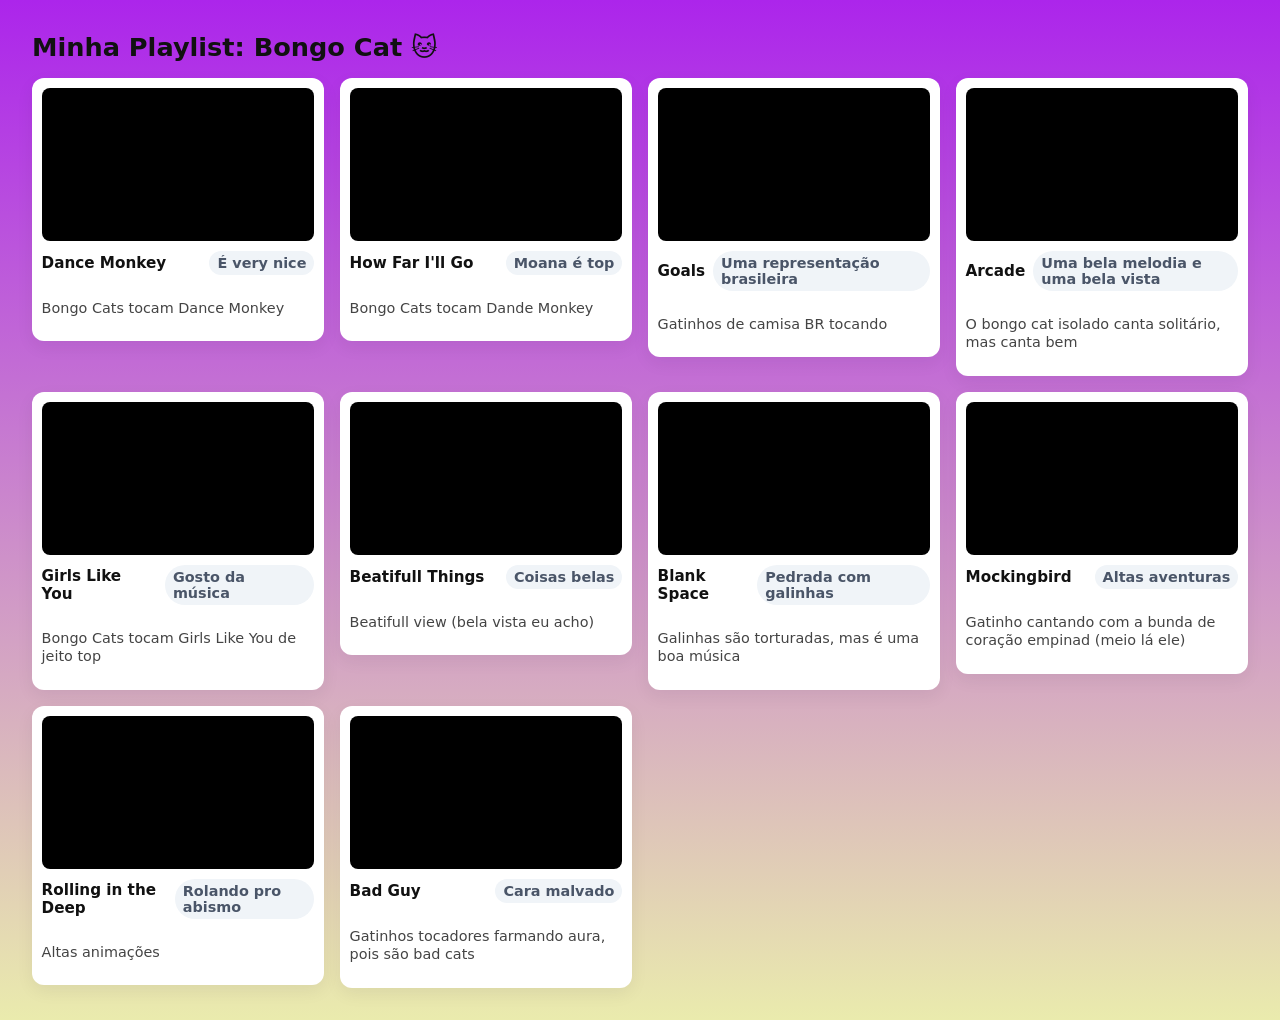
==== index.html @ e21fae5c "Galeria Bongocat + Minha Playlist" ====
<!doctype html>
<html lang="pt-BR">
<head>
  <meta charset="utf-8" />
  <meta name="viewport" content="width=device-width,initial-scale=1" />
  <title>Galeria Bongo Cat</title>
  <link rel="stylesheet" href="style.css">
</head>
<body>
  <h1>Minha Playlist: Bongo Cat 🐱</h1>
  
  <section class="grid">
    
    <!-- EXEMPLO 1 -->
    <article class="card">
      <div class="video-wrap">
        <iframe width="560" height="315" src="https://www.youtube.com/embed/J2LBttJgCTk?si=420W4VoUFSMmmGu7" title="YouTube video player" frameborder="0" allow="accelerometer; autoplay; clipboard-write; encrypted-media; gyroscope; picture-in-picture; web-share" referrerpolicy="strict-origin-when-cross-origin" allowfullscreen></iframe>
      </div>
      <div class="meta">
        <div class="title">Dance Monkey</div>
        <div class="badge">É very nice</div>
      </div>
      <p class="desc">Bongo Cats tocam Dance Monkey</p>
    </article>

    <!-- EXEMPLO 2 -->
    <article class="card">
      <div class="video-wrap">
        <iframe width="560" height="315" src="https://www.youtube.com/embed/GdLwJTHYTJk?si=eaM7ZAHSNHZn7ez7" title="YouTube video player" frameborder="0" allow="accelerometer; autoplay; clipboard-write; encrypted-media; gyroscope; picture-in-picture; web-share" referrerpolicy="strict-origin-when-cross-origin" allowfullscreen></iframe>
      </div>
      <div class="meta">
        <div class="title">How Far I'll Go</div>
        <div class="badge">Moana é top</div>
      </div>
      <p class="desc">Bongo Cats tocam Dande Monkey</p>
    </article>

    <!-- EXEMPLO 3 -->
    <article class="card">
      <div class="video-wrap">
        <iframe width="560" height="315" src="https://www.youtube.com/embed/4ScPF2P5WQw?si=ueNL9rp1Ug7X4Gmq" title="YouTube video player" frameborder="0" allow="accelerometer; autoplay; clipboard-write; encrypted-media; gyroscope; picture-in-picture; web-share" referrerpolicy="strict-origin-when-cross-origin" allowfullscreen></iframe>
      </div>
      <div class="meta">
        <div class="title">Goals</div>
        <div class="badge">Uma representação brasileira</div>
      </div>
      <p class="desc">Gatinhos de camisa BR tocando</p>
    </article>

    <!-- EXEMPLO 4 -->
    <article class="card">
      <div class="video-wrap">
        <iframe width="560" height="315" src="https://www.youtube.com/embed/QGiknyV2690?si=iTeWCD1RmS2DUztV" title="YouTube video player" frameborder="0" allow="accelerometer; autoplay; clipboard-write; encrypted-media; gyroscope; picture-in-picture; web-share" referrerpolicy="strict-origin-when-cross-origin" allowfullscreen></iframe>
      </div>
      <div class="meta">
        <div class="title">Arcade</div>
        <div class="badge">Uma bela melodia e uma bela vista</div>
      </div>
      <p class="desc">O bongo cat isolado canta solitário, mas canta bem</p>
    </article>

    <!-- EXEMPLO 5 -->
    <article class="card">
      <div class="video-wrap">
        <iframe width="560" height="315" src="https://www.youtube.com/embed/Nm7S2Z9MNq8?si=y3ckzmoNUnTA_wYD" title="YouTube video player" frameborder="0" allow="accelerometer; autoplay; clipboard-write; encrypted-media; gyroscope; picture-in-picture; web-share" referrerpolicy="strict-origin-when-cross-origin" allowfullscreen></iframe>
      </div>
      <div class="meta">
        <div class="title">Girls Like You</div>
        <div class="badge">Gosto da música</div>
      </div>
      <p class="desc">Bongo Cats tocam Girls Like You de jeito top</p>
    </article>

    <!-- EXEMPLO 6 -->
    <article class="card">
      <div class="video-wrap">
        <iframe width="560" height="315" src="https://www.youtube.com/embed/UcL6EVixLjY?si=RkEmCYBalgTg2jwe" title="YouTube video player" frameborder="0" allow="accelerometer; autoplay; clipboard-write; encrypted-media; gyroscope; picture-in-picture; web-share" referrerpolicy="strict-origin-when-cross-origin" allowfullscreen></iframe>
      </div>
      <div class="meta">
        <div class="title">Beatifull Things</div>
        <div class="badge">Coisas belas</div>
      </div>
      <p class="desc">Beatifull view (bela vista eu acho)</p>
    </article>

    <!-- EXEMPLO 7 -->
    <article class="card">
      <div class="video-wrap">
        <iframe width="560" height="315" src="https://www.youtube.com/embed/R9X7irbwt5s?si=rykYu9aQQ6_6H3nb" title="YouTube video player" frameborder="0" allow="accelerometer; autoplay; clipboard-write; encrypted-media; gyroscope; picture-in-picture; web-share" referrerpolicy="strict-origin-when-cross-origin" allowfullscreen></iframe>
      </div>
      <div class="meta">
        <div class="title">Blank Space</div>
        <div class="badge">Pedrada com galinhas</div>
      </div>
      <p class="desc">Galinhas são torturadas, mas é uma boa música</p>
    </article>

    <!-- EXEMPLO 8 -->
    <article class="card">
      <div class="video-wrap">
        <iframe width="560" height="315" src="https://www.youtube.com/embed/zyLICFlfN-k?si=0Vf5YEMaqIOI1dh2" title="YouTube video player" frameborder="0" allow="accelerometer; autoplay; clipboard-write; encrypted-media; gyroscope; picture-in-picture; web-share" referrerpolicy="strict-origin-when-cross-origin" allowfullscreen></iframe>
      </div>
      <div class="meta">
        <div class="title">Mockingbird</div>
        <div class="badge">Altas aventuras</div>
      </div>
      <p class="desc">Gatinho cantando com a bunda de coração empinad (meio lá ele)</p>
    </article>

    <!-- EXEMPLO 9 -->
    <article class="card">
      <div class="video-wrap">
        <iframe width="560" height="315" src="https://www.youtube.com/embed/i5T_sTNilUU?si=e6A1_inddgedA0VF" title="YouTube video player" frameborder="0" allow="accelerometer; autoplay; clipboard-write; encrypted-media; gyroscope; picture-in-picture; web-share" referrerpolicy="strict-origin-when-cross-origin" allowfullscreen></iframe>
      </div>
      <div class="meta">
        <div class="title">Rolling in the Deep</div>
        <div class="badge">Rolando pro abismo</div>
      </div>
      <p class="desc">Altas animações</p>
    </article>

    <!-- EXEMPLO 10 -->
    <article class="card">
      <div class="video-wrap">
        <iframe width="560" height="315" src="https://www.youtube.com/embed/r8ks_BQx1ck?si=IbwyBz_t4cBkKm-K" title="YouTube video player" frameborder="0" allow="accelerometer; autoplay; clipboard-write; encrypted-media; gyroscope; picture-in-picture; web-share" referrerpolicy="strict-origin-when-cross-origin" allowfullscreen></iframe>
      </div>
      <div class="meta">
        <div class="title">Bad Guy</div>
        <div class="badge">Cara malvado</div>
      </div>
      <p class="desc">Gatinhos tocadores farmando aura, pois são bad cats</p>
    </article>
  </section>
</body>
</html>
---- style.css ----
:root{
  --gap: 1rem;
  --card-bg: #ffffff;
  --radius: 12px;
}
body{
  font-family: system-ui, -apple-system, sans-serif;
  background: linear-gradient(180deg,#ac25eb,#eaebad);
  margin: 0;
  padding: 2rem;
  color: #111;
}

h1{ margin: 0 0 1rem 0; font-size: 1.6rem; }

.grid{
  display: grid;
  grid-template-columns: repeat(auto-fit, minmax(260px, 1fr));
  gap: var(--gap);
  align-items: start;
}

.card{
  background: var(--card-bg);
  border-radius: var(--radius);
  padding: 0.6rem;
  box-shadow: 0 6px 18px rgba(15,20,30,0.06);
  transition: transform .18s ease;
  display: flex;
  flex-direction: column;
  gap: .6rem;
}
.card:hover{
  transform: translateY(-6px);
  box-shadow: 0 12px 30px rgba(15,20,30,0.12);
}

.video-wrap{
  position: relative;
  width: 100%;
  padding-top: 56.25%; /* Mantém proporção 16:9 */
  border-radius: calc(var(--radius) - 4px);
  overflow: hidden;
  background: #000;
}
/* O CSS abaixo garante que o iframe colado ocupe todo o espaço */
.video-wrap iframe{
  position: absolute;
  inset: 0;
  width: 100%;
  height: 100%;
  border: 0;
}

.meta{
  display:flex;
  justify-content: space-between;
  align-items: center;
  gap: .5rem;
  font-size: .95rem;
}
.title{ font-weight: 600; }

.desc{
  font-size: .9rem;
  color: #444;
  line-height: 1.3;
}

.badge{
  background: #f0f4f8;
  padding: .25rem .5rem;
  border-radius: 999px;
  font-size: 0.9rem;
  font-weight: 600;
  color: #4a5568;
}
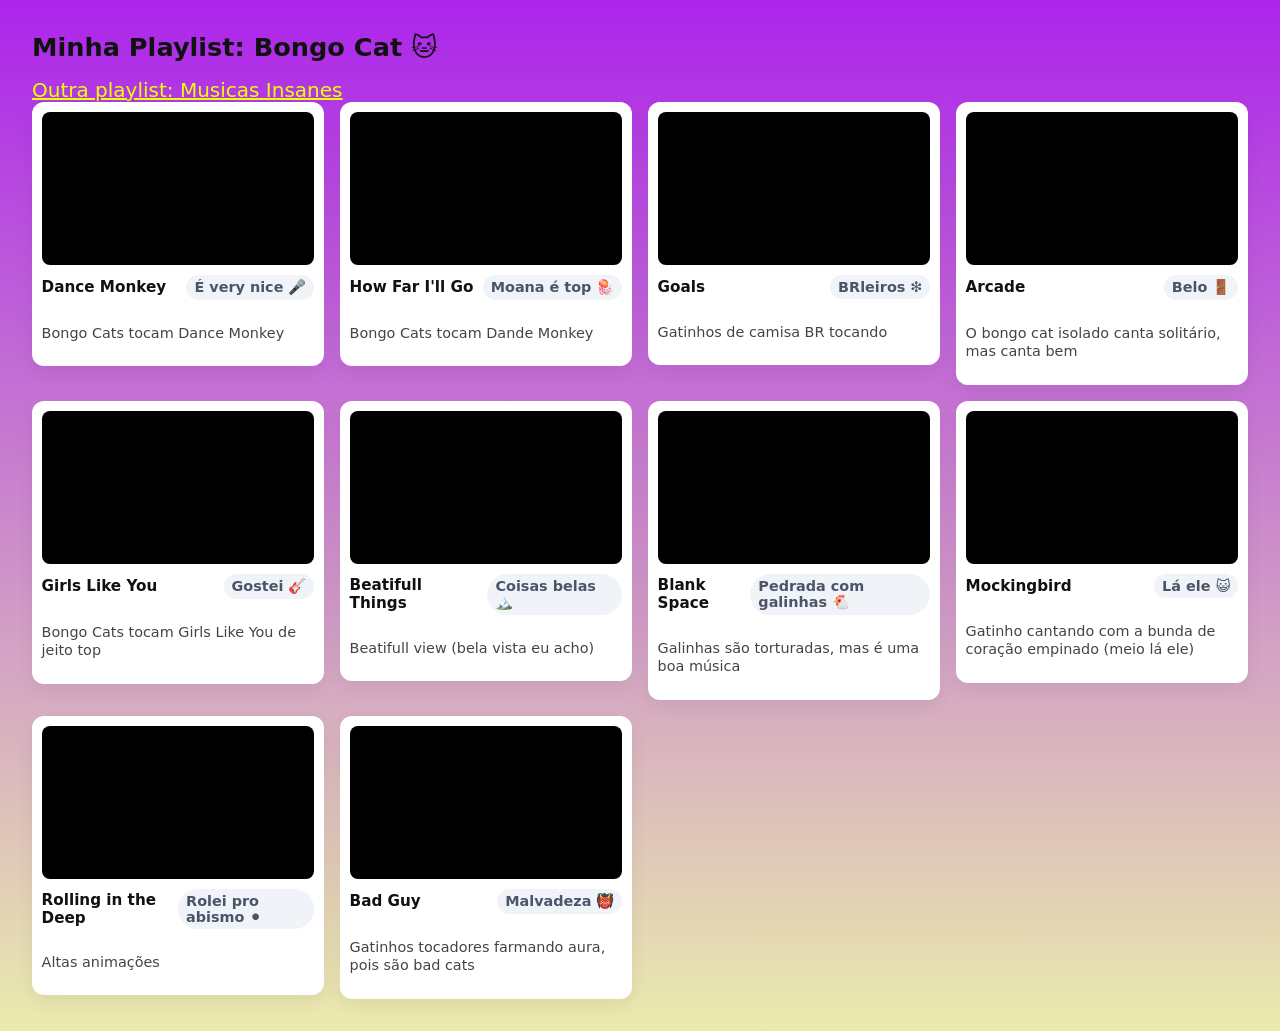
==== commit 1398ce7a: "Galeria" ====
--- a/index.html
+++ b/index.html
@@ -8,6 +8,7 @@
 </head>
 <body>
   <h1>Minha Playlist: Bongo Cat 🐱</h1>
+  <a href="galeria2.html" target="_blank">Outra playlist: Musicas Insanes </a>
   
   <section class="grid">
     
@@ -18,7 +19,7 @@
       </div>
       <div class="meta">
         <div class="title">Dance Monkey</div>
-        <div class="badge">É very nice</div>
+        <div class="badge">É very nice 🎤</div>
       </div>
       <p class="desc">Bongo Cats tocam Dance Monkey</p>
     </article>
@@ -30,7 +31,7 @@
       </div>
       <div class="meta">
         <div class="title">How Far I'll Go</div>
-        <div class="badge">Moana é top</div>
+        <div class="badge">Moana é top 🪼</div>
       </div>
       <p class="desc">Bongo Cats tocam Dande Monkey</p>
     </article>
@@ -42,7 +43,7 @@
       </div>
       <div class="meta">
         <div class="title">Goals</div>
-        <div class="badge">Uma representação brasileira</div>
+        <div class="badge">BRleiros ❇️</div>
       </div>
       <p class="desc">Gatinhos de camisa BR tocando</p>
     </article>
@@ -54,7 +55,7 @@
       </div>
       <div class="meta">
         <div class="title">Arcade</div>
-        <div class="badge">Uma bela melodia e uma bela vista</div>
+        <div class="badge">Belo 🚪</div>
       </div>
       <p class="desc">O bongo cat isolado canta solitário, mas canta bem</p>
     </article>
@@ -66,7 +67,7 @@
       </div>
       <div class="meta">
         <div class="title">Girls Like You</div>
-        <div class="badge">Gosto da música</div>
+        <div class="badge">Gostei 🎸</div>
       </div>
       <p class="desc">Bongo Cats tocam Girls Like You de jeito top</p>
     </article>
@@ -78,7 +79,7 @@
       </div>
       <div class="meta">
         <div class="title">Beatifull Things</div>
-        <div class="badge">Coisas belas</div>
+        <div class="badge">Coisas belas 🏔️</div>
       </div>
       <p class="desc">Beatifull view (bela vista eu acho)</p>
     </article>
@@ -90,7 +91,7 @@
       </div>
       <div class="meta">
         <div class="title">Blank Space</div>
-        <div class="badge">Pedrada com galinhas</div>
+        <div class="badge">Pedrada com galinhas 🐔</div>
       </div>
       <p class="desc">Galinhas são torturadas, mas é uma boa música</p>
     </article>
@@ -102,9 +103,9 @@
       </div>
       <div class="meta">
         <div class="title">Mockingbird</div>
-        <div class="badge">Altas aventuras</div>
+        <div class="badge">Lá ele 😺</div>
       </div>
-      <p class="desc">Gatinho cantando com a bunda de coração empinad (meio lá ele)</p>
+      <p class="desc">Gatinho cantando com a bunda de coração empinado (meio lá ele)</p>
     </article>
 
     <!-- EXEMPLO 9 -->
@@ -114,7 +115,7 @@
       </div>
       <div class="meta">
         <div class="title">Rolling in the Deep</div>
-        <div class="badge">Rolando pro abismo</div>
+        <div class="badge">Rolei pro abismo ⚫</div>
       </div>
       <p class="desc">Altas animações</p>
     </article>
@@ -126,7 +127,7 @@
       </div>
       <div class="meta">
         <div class="title">Bad Guy</div>
-        <div class="badge">Cara malvado</div>
+        <div class="badge">Malvadeza 👹</div>
       </div>
       <p class="desc">Gatinhos tocadores farmando aura, pois são bad cats</p>
     </article>
--- a/style.css
+++ b/style.css
@@ -12,6 +12,11 @@
 }
 
 h1{ margin: 0 0 1rem 0; font-size: 1.6rem; }
+
+a{
+  color: rgb(238, 255, 0);
+  font-size: 20px
+}
 
 .grid{
   display: grid;
